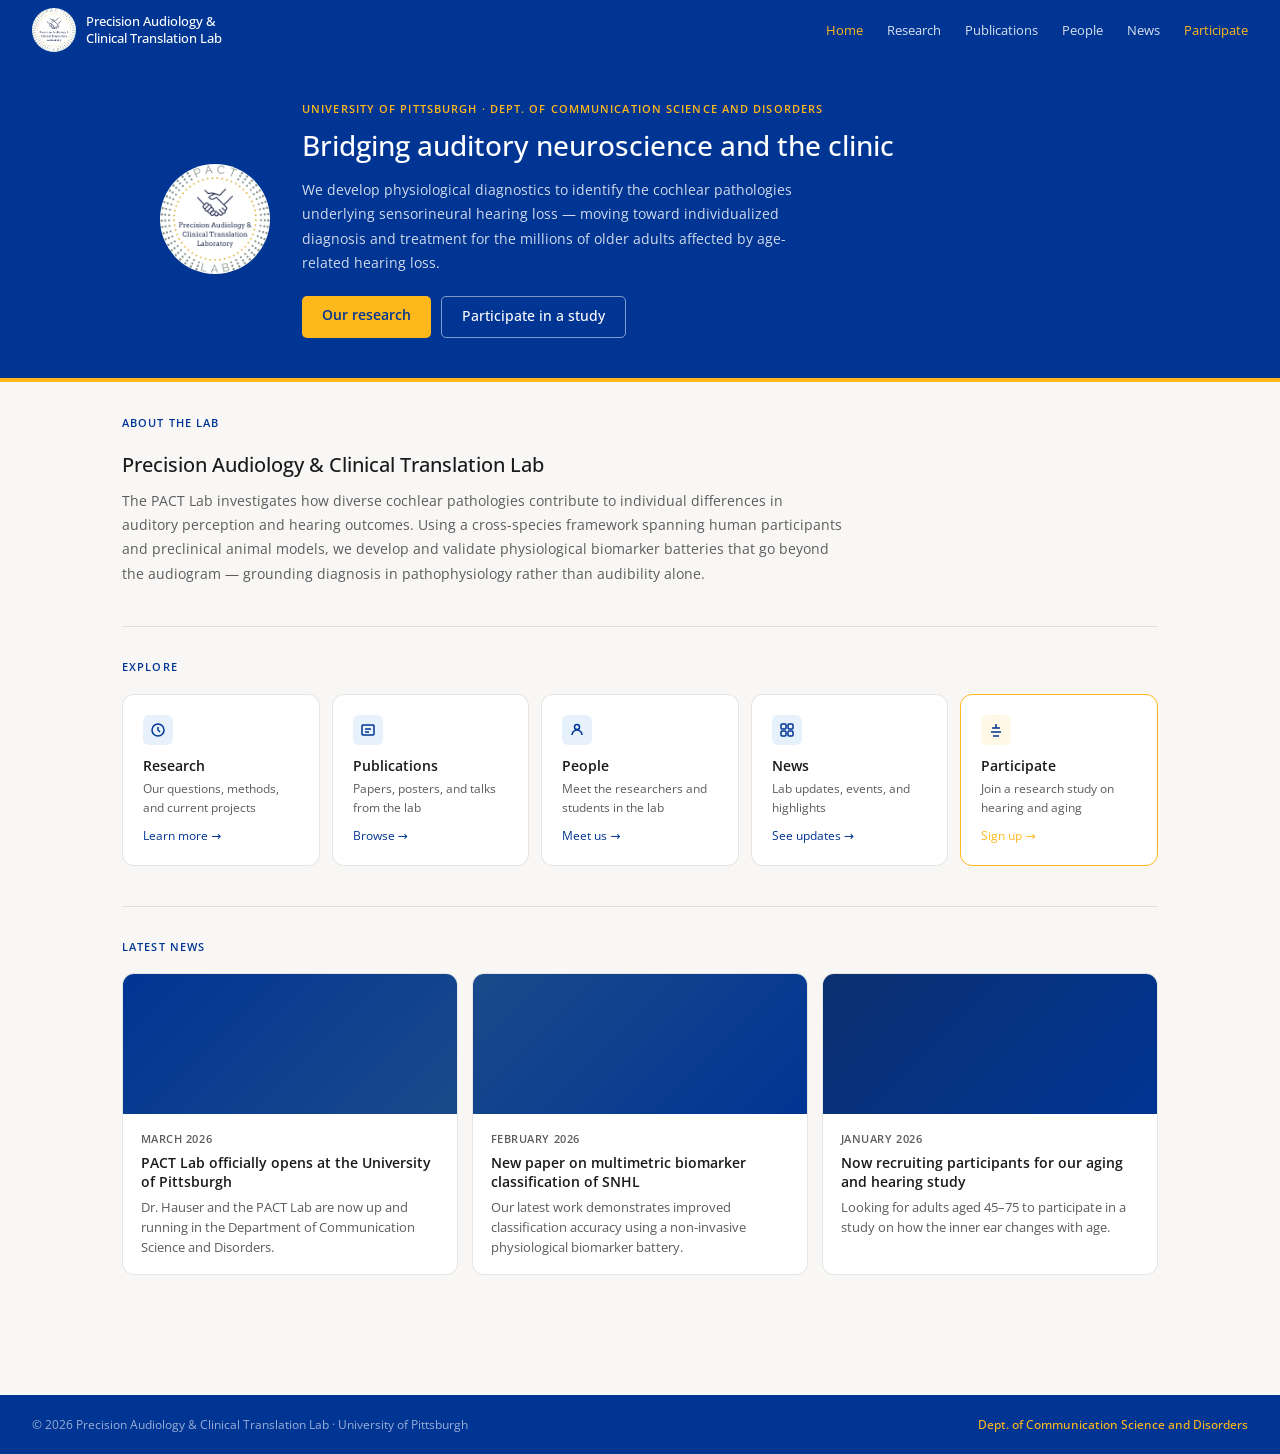
==== index.html @ a56f90ce "initial commit" ====
<!DOCTYPE html>
<html lang="en">
<head>
  <meta charset="UTF-8">
  <meta name="viewport" content="width=device-width, initial-scale=1.0">
  <title>PACT Lab | Precision Audiology &amp; Clinical Translation</title>
  <link rel="preconnect" href="https://fonts.googleapis.com">
  <link href="https://fonts.googleapis.com/css2?family=Open+Sans:wght@400;500;600&display=swap" rel="stylesheet">
  <link rel="stylesheet" href="assets/css/style.css">
</head>
<body>

<nav class="nav">
  <a href="index.html" class="nav-brand">
    <img src="assets/images/logo.png" alt="PACT Lab" width="44" height="44" style="border-radius:50%;">
    <span class="nav-name">Precision Audiology &amp;<br>Clinical Translation Lab</span>
  </a>
  <div class="nav-links">
    <a href="index.html">Home</a>
    <a href="research.html">Research</a>
    <a href="publications.html">Publications</a>
    <a href="people.html">People</a>
    <a href="news.html">News</a>
    <a href="participate.html" class="cta">Participate</a>
  </div>
</nav>

<div class="hero">
  <div class="hero-inner">
    <img src="assets/images/logo.png" alt="PACT Lab" width="110" height="110" style="border-radius:50%; flex-shrink:0;">
    <div>
      <p class="eyebrow">University of Pittsburgh &middot; Dept. of Communication Science and Disorders</p>
      <h1>Bridging auditory neuroscience and the clinic</h1>
      <p class="lead">We develop physiological diagnostics to identify the cochlear pathologies underlying sensorineural hearing loss &mdash; moving toward individualized diagnosis and treatment for the millions of older adults affected by age-related hearing loss.</p>
      <div class="btns">
        <a href="research.html" class="btn-gold">Our research</a>
        <a href="participate.html" class="btn-outline">Participate in a study</a>
      </div>
    </div>
  </div>
</div>

<div class="main">

  <div class="sec-gap">
    <span class="sec-label">About the lab</span>
    <h2 style="font-size:20px; font-weight:500; margin-bottom:.5rem;">Precision Audiology &amp; Clinical Translation Lab</h2>
    <p style="font-size:13.5px; color:var(--muted); line-height:1.8; max-width:720px;">The PACT Lab investigates how diverse cochlear pathologies contribute to individual differences in auditory perception and hearing outcomes. Using a cross-species framework spanning human participants and preclinical animal models, we develop and validate physiological biomarker batteries that go beyond the audiogram &mdash; grounding diagnosis in pathophysiology rather than audibility alone.</p>
  </div>

  <div class="divider"></div>

  <div class="sec-gap">
    <span class="sec-label">Explore</span>
    <div class="explore-grid">

      <a href="research.html" class="explore-card">
        <div class="ec-icon">
          <svg width="16" height="16" viewBox="0 0 16 16" fill="none" stroke="#003594" stroke-width="1.5"><circle cx="8" cy="8" r="6"/><path d="M8 5v3l2 2"/></svg>
        </div>
        <h3>Research</h3>
        <p>Our questions, methods, and current projects</p>
        <span class="arr">Learn more &rarr;</span>
      </a>

      <a href="publications.html" class="explore-card">
        <div class="ec-icon">
          <svg width="16" height="16" viewBox="0 0 16 16" fill="none" stroke="#003594" stroke-width="1.5"><rect x="2" y="3" width="12" height="10" rx="1"/><path d="M5 7h6M5 10h4"/></svg>
        </div>
        <h3>Publications</h3>
        <p>Papers, posters, and talks from the lab</p>
        <span class="arr">Browse &rarr;</span>
      </a>

      <a href="people.html" class="explore-card">
        <div class="ec-icon">
          <svg width="16" height="16" viewBox="0 0 16 16" fill="none" stroke="#003594" stroke-width="1.5"><circle cx="8" cy="5" r="2.5"/><path d="M3 13c0-2.76 2.24-5 5-5s5 2.24 5 5"/></svg>
        </div>
        <h3>People</h3>
        <p>Meet the researchers and students in the lab</p>
        <span class="arr">Meet us &rarr;</span>
      </a>

      <a href="news.html" class="explore-card">
        <div class="ec-icon">
          <svg width="16" height="16" viewBox="0 0 16 16" fill="none" stroke="#003594" stroke-width="1.5"><rect x="2" y="2" width="5" height="5" rx="1"/><rect x="9" y="2" width="5" height="5" rx="1"/><rect x="2" y="9" width="5" height="5" rx="1"/><rect x="9" y="9" width="5" height="5" rx="1"/></svg>
        </div>
        <h3>News</h3>
        <p>Lab updates, events, and highlights</p>
        <span class="arr">See updates &rarr;</span>
      </a>

      <a href="participate.html" class="explore-card gold">
        <div class="ec-icon amber">
          <svg width="16" height="16" viewBox="0 0 16 16" fill="none" stroke="#003594" stroke-width="1.5"><path d="M8 2v4M4 6h8M3 10h10M5 14h6"/></svg>
        </div>
        <h3>Participate</h3>
        <p>Join a research study on hearing and aging</p>
        <span class="arr">Sign up &rarr;</span>
      </a>

    </div>
  </div>

  <div class="divider"></div>

  <div class="sec-gap">
    <span class="sec-label">Latest news</span>
    <div class="news-grid">

      <div class="news-card">
        <!-- Replace the gradient div below with <img src="assets/images/news1.jpg" alt="..."> when you have a photo -->
        <div class="news-img" style="background:linear-gradient(135deg,#003594,#1a4a8a);"></div>
        <div class="news-body">
          <div class="news-date">March 2026</div>
          <h3>PACT Lab officially opens at the University of Pittsburgh</h3>
          <p>Dr. Hauser and the PACT Lab are now up and running in the Department of Communication Science and Disorders.</p>
        </div>
      </div>

      <div class="news-card">
        <div class="news-img" style="background:linear-gradient(135deg,#1a4a8a,#003594);"></div>
        <div class="news-body">
          <div class="news-date">February 2026</div>
          <h3>New paper on multimetric biomarker classification of SNHL</h3>
          <p>Our latest work demonstrates improved classification accuracy using a non-invasive physiological biomarker battery.</p>
        </div>
      </div>

      <div class="news-card">
        <div class="news-img" style="background:linear-gradient(135deg,#0c3070,#003594);"></div>
        <div class="news-body">
          <div class="news-date">January 2026</div>
          <h3>Now recruiting participants for our aging and hearing study</h3>
          <p>Looking for adults aged 45&ndash;75 to participate in a study on how the inner ear changes with age.</p>
        </div>
      </div>

    </div>
  </div>

</div>

<footer class="footer">
  <p>&copy; 2026 Precision Audiology &amp; Clinical Translation Lab &middot; University of Pittsburgh</p>
  <span class="footer-pitt">Dept. of Communication Science and Disorders</span>
</footer>

<script src="assets/js/main.js"></script>
</body>
</html>
---- assets/css/style.css ----
@import url('https://fonts.googleapis.com/css2?family=Open+Sans:wght@400;500;600&display=swap');

*, *::before, *::after { box-sizing: border-box; margin: 0; padding: 0; }

:root {
  --pitt-blue: #003594;
  --pitt-gold: #FFB81C;
  --text: #1a1a1a;
  --muted: #5c5c5c;
  --bg: #f8f7f5;
  --white: #ffffff;
  --border: rgba(0,0,0,0.1);
  --r: 12px;
  --r-sm: 6px;
}

body {
  font-family: 'Open Sans', system-ui, sans-serif;
  background: var(--bg);
  color: var(--text);
  line-height: 1.6;
}

/* ── Nav ── */
.nav {
  background: var(--pitt-blue);
  padding: 0 2rem;
  display: flex;
  align-items: center;
  justify-content: space-between;
  height: 60px;
  position: sticky;
  top: 0;
  z-index: 100;
}
.nav-brand { display: flex; align-items: center; gap: 10px; text-decoration: none; }
.nav-name { color: #fff; font-size: 12.5px; font-weight: 500; line-height: 1.4; }
.nav-links { display: flex; gap: 24px; }
.nav-links a { color: rgba(255,255,255,0.85); font-size: 13px; text-decoration: none; transition: color .15s; }
.nav-links a:hover, .nav-links a.active { color: var(--pitt-gold); }
.nav-links .cta { color: var(--pitt-gold); }

/* ── Hero (homepage) ── */
.hero { background: var(--pitt-blue); padding: 2.5rem 2rem; border-bottom: 4px solid var(--pitt-gold); }
.hero-inner { display: flex; align-items: center; gap: 2rem; max-width: 960px; margin: 0 auto; }
.eyebrow { font-size: 11px; font-weight: 600; color: var(--pitt-gold); letter-spacing: .1em; text-transform: uppercase; margin-bottom: .6rem; }
.hero h1 { font-size: 28px; font-weight: 500; color: #fff; line-height: 1.3; margin-bottom: .9rem; }
.lead { font-size: 14px; color: rgba(255,255,255,.82); line-height: 1.75; margin-bottom: 1.25rem; max-width: 520px; }
.btns { display: flex; gap: 10px; flex-wrap: wrap; }

/* ── Page header (inner pages) ── */
.page-header { background: var(--pitt-blue); border-bottom: 4px solid var(--pitt-gold); padding: 2rem 2rem 1.75rem; }
.page-header h1 { font-size: 26px; font-weight: 500; color: #fff; }
.page-header .subtitle { font-size: 14px; color: rgba(255,255,255,.8); margin-top: .5rem; max-width: 580px; line-height: 1.7; }
.page-header .subtitle a { color: var(--pitt-gold); }

/* ── Buttons ── */
.btn-gold { background: var(--pitt-gold); color: var(--pitt-blue); font-size: 13.5px; font-weight: 600; padding: 9px 20px; border-radius: 5px; border: none; text-decoration: none; display: inline-block; cursor: pointer; }
.btn-outline { background: transparent; color: #fff; font-size: 13.5px; font-weight: 500; padding: 9px 20px; border-radius: 5px; border: 1.5px solid rgba(255,255,255,.5); text-decoration: none; display: inline-block; }
.btn-blue { background: var(--pitt-blue); color: #fff; font-size: 13px; font-weight: 500; padding: 8px 18px; border-radius: 5px; border: none; text-decoration: none; display: inline-block; cursor: pointer; }

/* ── Main content ── */
.main { max-width: 1100px; margin: 0 auto; padding: 2rem; }
.sec-label { font-size: 11px; font-weight: 600; color: var(--pitt-blue); letter-spacing: .1em; text-transform: uppercase; margin-bottom: 1.1rem; display: block; }
.sec-gap { margin-bottom: 2.5rem; }
.divider { height: .5px; background: var(--border); margin: 2rem 0; }

/* ── Explore cards (homepage) ── */
.explore-grid { display: grid; grid-template-columns: repeat(auto-fit, minmax(155px, 1fr)); gap: 12px; }
.explore-card { background: var(--white); border: .5px solid var(--border); border-radius: var(--r); padding: 1.25rem; text-decoration: none; display: block; transition: border-color .15s; }
.explore-card:hover { border-color: var(--pitt-blue); }
.explore-card.gold { border-color: var(--pitt-gold); }
.ec-icon { width: 30px; height: 30px; background: #E6F1FB; border-radius: var(--r-sm); display: flex; align-items: center; justify-content: center; margin-bottom: .7rem; }
.ec-icon.amber { background: #FFF8E6; }
.explore-card h3 { font-size: 13.5px; font-weight: 600; color: var(--text); margin-bottom: 3px; }
.explore-card p { font-size: 12px; color: var(--muted); line-height: 1.55; }
.arr { font-size: 12px; color: var(--pitt-blue); margin-top: 8px; display: block; }
.explore-card.gold .arr { color: var(--pitt-gold); }

/* ── News cards ── */
.news-grid { display: grid; grid-template-columns: repeat(auto-fill, minmax(250px, 1fr)); gap: 14px; }
.news-card { background: var(--white); border: .5px solid var(--border); border-radius: var(--r); overflow: hidden; }
.news-img { height: 140px; overflow: hidden; }
.news-img img { width: 100%; height: 100%; object-fit: cover; }
.news-body { padding: 1rem 1.1rem; }
.news-date { font-size: 11px; color: var(--muted); font-weight: 600; margin-bottom: .3rem; text-transform: uppercase; letter-spacing: .05em; }
.news-card h3 { font-size: 14px; font-weight: 600; color: var(--text); margin-bottom: .35rem; line-height: 1.4; }
.news-card p { font-size: 12.5px; color: var(--muted); line-height: 1.6; }

/* ── Research page ── */
.research-grid { display: grid; grid-template-columns: repeat(auto-fill, minmax(300px, 1fr)); gap: 16px; }
.r-card { background: var(--white); border: .5px solid var(--border); border-radius: var(--r); padding: 1.5rem; border-top: 3px solid var(--pitt-blue); }
.r-card h3 { font-size: 15px; font-weight: 600; color: var(--text); margin-bottom: .6rem; line-height: 1.35; }
.r-card p { font-size: 13px; color: var(--muted); line-height: 1.8; }
.methods { display: flex; flex-wrap: wrap; gap: 5px; margin-top: .85rem; }
.method { background: var(--bg); border: .5px solid var(--border); font-size: 11px; color: var(--muted); padding: 3px 9px; border-radius: 20px; font-weight: 500; }

/* ── Publications page ── */
.pub-group { margin-bottom: 2.5rem; }
.pub { background: var(--white); border: .5px solid var(--border); border-radius: var(--r-sm); padding: 1rem 1.25rem; margin-bottom: 8px; }
.pub-title { font-size: 14px; font-weight: 600; color: var(--text); margin-bottom: 2px; }
.pub-authors { font-size: 12.5px; color: var(--muted); margin-bottom: 2px; }
.pub-venue { font-size: 12px; color: var(--pitt-blue); font-weight: 500; }
.pub-links { display: flex; gap: 12px; margin-top: .5rem; }
.pub-links a { font-size: 12px; color: var(--pitt-blue); text-decoration: none; font-weight: 500; }
.pub-links a:hover { text-decoration: underline; }
.placeholder-entry { border-style: dashed; opacity: .65; }

/* ── People page ── */
.pi-card { background: var(--white); border: .5px solid var(--border); border-left: 3px solid var(--pitt-gold); border-radius: var(--r); padding: 1.75rem; display: flex; gap: 1.75rem; align-items: flex-start; margin-bottom: 2.5rem; }
.pi-av { width: 96px; height: 96px; border-radius: 50%; background: var(--pitt-blue); display: flex; align-items: center; justify-content: center; flex-shrink: 0; font-size: 22px; font-weight: 600; color: var(--pitt-gold); overflow: hidden; }
.pi-av img { width: 100%; height: 100%; object-fit: cover; }
.pi-name { font-size: 20px; font-weight: 600; color: var(--text); margin-bottom: 2px; }
.pi-role { font-size: 13px; color: var(--pitt-blue); font-weight: 600; margin-bottom: .15rem; }
.pi-dept { font-size: 12.5px; color: var(--muted); margin-bottom: 1rem; }
.pi-bio { font-size: 13px; color: var(--muted); line-height: 1.8; margin-bottom: .85rem; }
.tags { display: flex; flex-wrap: wrap; gap: 6px; margin-bottom: 1rem; }
.tag { background: #E6F1FB; color: #0C447C; font-size: 11px; font-weight: 600; padding: 4px 10px; border-radius: 20px; }
.pi-links { display: flex; gap: 16px; flex-wrap: wrap; }
.pi-links a { font-size: 12.5px; color: var(--pitt-blue); text-decoration: none; font-weight: 500; }
.pi-links a:hover { text-decoration: underline; }
.member-grid { display: grid; grid-template-columns: repeat(auto-fill, minmax(185px, 1fr)); gap: 14px; }
.m-card { background: var(--white); border: .5px solid var(--border); border-radius: var(--r); padding: 1.25rem; text-align: center; transition: border-color .15s; }
.m-card:hover { border-color: var(--pitt-blue); }
.m-av { width: 64px; height: 64px; border-radius: 50%; margin: 0 auto .85rem; display: flex; align-items: center; justify-content: center; font-size: 16px; font-weight: 600; overflow: hidden; }
.m-av img { width: 100%; height: 100%; object-fit: cover; }
.m-av.initials { background: var(--pitt-blue); color: var(--pitt-gold); }
.m-av.ph { background: var(--bg); border: 1.5px dashed #ccc; color: #aaa; }
.m-name { font-size: 14px; font-weight: 600; color: var(--text); margin-bottom: 2px; }
.m-role { font-size: 12px; color: var(--pitt-blue); font-weight: 600; margin-bottom: .35rem; }
.m-focus { font-size: 11.5px; color: var(--muted); line-height: 1.5; }
.join-card { background: var(--white); border: .5px dashed #ccc; border-radius: var(--r); padding: 1.5rem; text-align: center; }
.join-card h3 { font-size: 14px; font-weight: 600; color: var(--text); margin-bottom: .4rem; }
.join-card p { font-size: 12px; color: var(--muted); line-height: 1.6; margin-bottom: .85rem; }

/* ── Participate page ── */
.study-card { background: var(--white); border: .5px solid var(--border); border-radius: var(--r); padding: 1.75rem; border-top: 3px solid var(--pitt-gold); margin-bottom: 1.5rem; }
.study-card h2 { font-size: 18px; font-weight: 600; color: var(--text); margin-bottom: .6rem; }
.study-card p { font-size: 13.5px; color: var(--muted); line-height: 1.8; margin-bottom: 1rem; }
.check-list { list-style: none; }
.check-list li { font-size: 13.5px; color: var(--muted); padding: .3rem 0 .3rem 1.4rem; position: relative; line-height: 1.7; }
.check-list li::before { content: '✓'; position: absolute; left: 0; color: var(--pitt-blue); font-weight: 700; }
.contact-box { background: var(--pitt-blue); border-radius: var(--r); padding: 2rem; text-align: center; }
.contact-box h2 { font-size: 20px; font-weight: 500; color: #fff; margin-bottom: .5rem; }
.contact-box p { font-size: 14px; color: rgba(255,255,255,.82); margin-bottom: 1.25rem; line-height: 1.7; }
.contact-email { font-size: 17px; font-weight: 600; color: var(--pitt-gold); display: block; margin-bottom: 1.25rem; text-decoration: none; }

/* ── Footer ── */
.footer { background: var(--pitt-blue); padding: 1.25rem 2rem; display: flex; align-items: center; justify-content: space-between; flex-wrap: wrap; gap: .5rem; margin-top: 3rem; }
.footer p { font-size: 12px; color: rgba(255,255,255,.6); }
.footer-pitt { font-size: 12px; color: var(--pitt-gold); font-weight: 500; }

/* ── Responsive ── */
@media (max-width: 640px) {
  .nav-links { display: none; }
  .main { padding: 1.25rem; }
  .hero { padding: 1.75rem 1.25rem; }
  .hero-inner { flex-direction: column; text-align: center; }
  .lead { max-width: 100%; }
  .btns { justify-content: center; }
  .pi-card { flex-direction: column; align-items: center; text-align: center; }
  .tags, .pi-links { justify-content: center; }
}
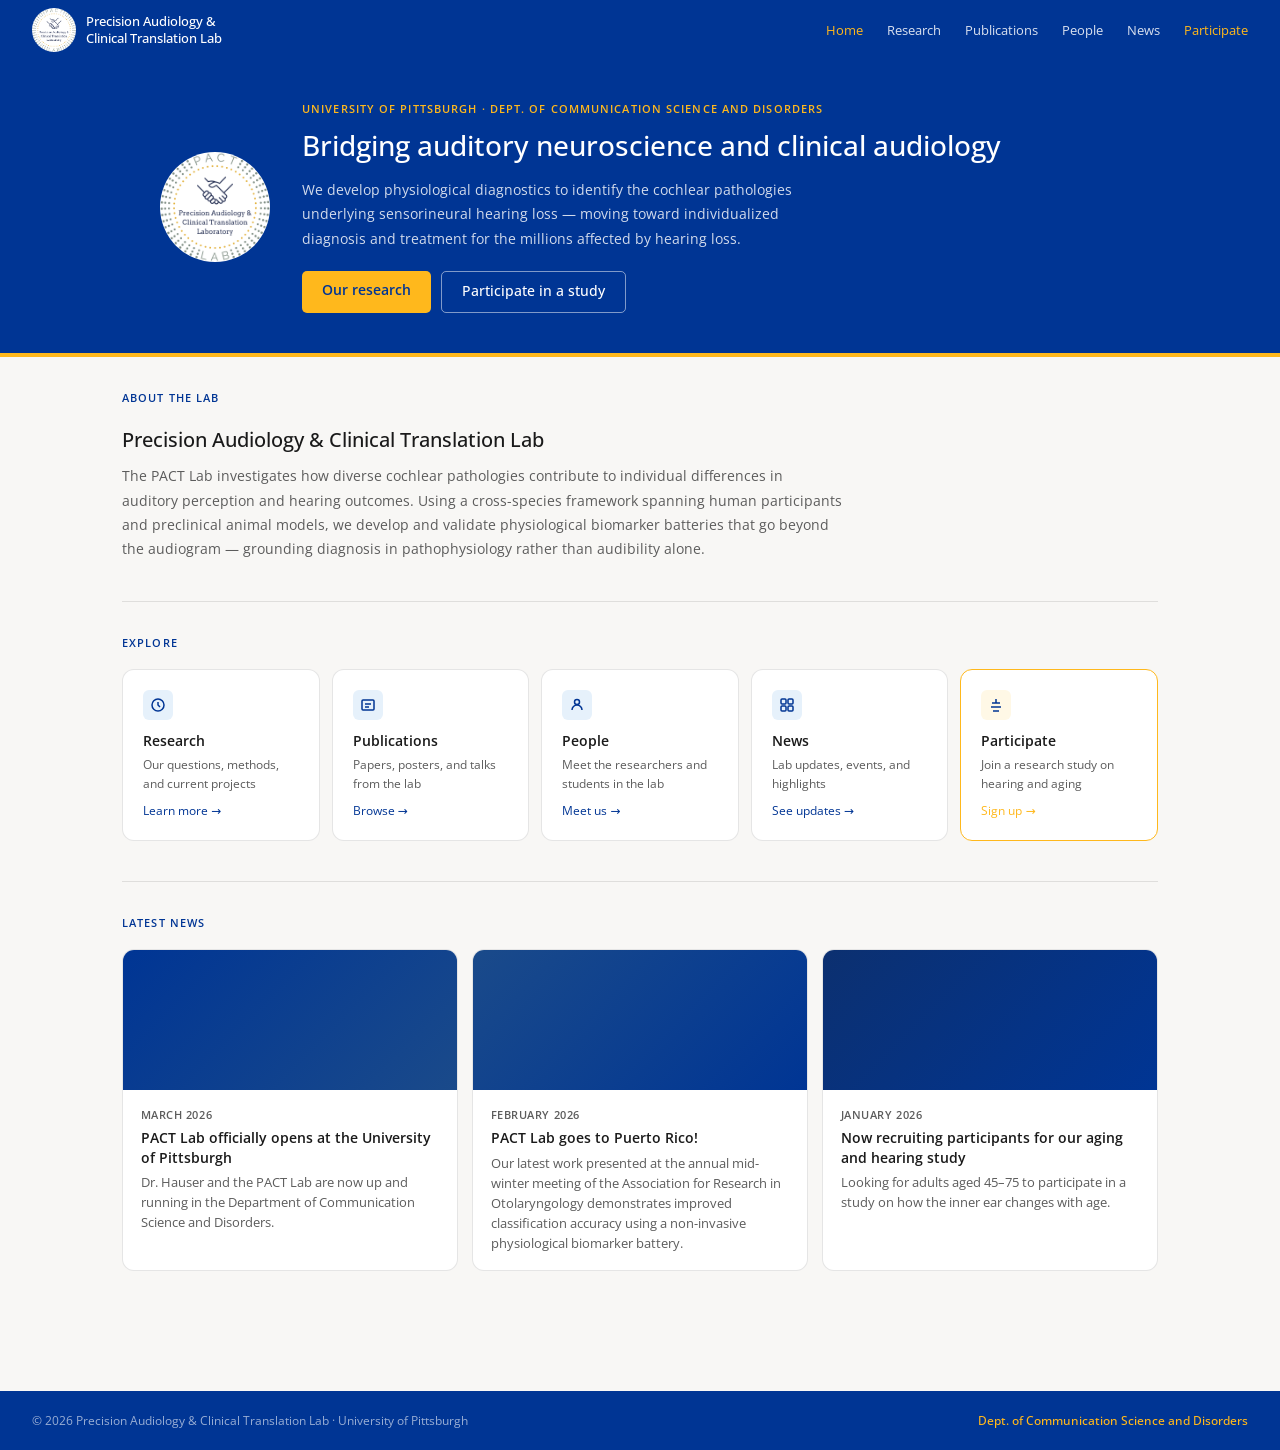
==== commit 51a809e5: "Update headings and content in index.html" ====
--- a/index.html
+++ b/index.html
@@ -30,8 +30,8 @@
     <img src="assets/images/logo.png" alt="PACT Lab" width="110" height="110" style="border-radius:50%; flex-shrink:0;">
     <div>
       <p class="eyebrow">University of Pittsburgh &middot; Dept. of Communication Science and Disorders</p>
-      <h1>Bridging auditory neuroscience and the clinic</h1>
-      <p class="lead">We develop physiological diagnostics to identify the cochlear pathologies underlying sensorineural hearing loss &mdash; moving toward individualized diagnosis and treatment for the millions of older adults affected by age-related hearing loss.</p>
+      <h1>Bridging auditory neuroscience and clinical audiology</h1>
+      <p class="lead">We develop physiological diagnostics to identify the cochlear pathologies underlying sensorineural hearing loss &mdash; moving toward individualized diagnosis and treatment for the millions affected by hearing loss.</p>
       <div class="btns">
         <a href="research.html" class="btn-gold">Our research</a>
         <a href="participate.html" class="btn-outline">Participate in a study</a>
@@ -122,8 +122,8 @@
         <div class="news-img" style="background:linear-gradient(135deg,#1a4a8a,#003594);"></div>
         <div class="news-body">
           <div class="news-date">February 2026</div>
-          <h3>New paper on multimetric biomarker classification of SNHL</h3>
-          <p>Our latest work demonstrates improved classification accuracy using a non-invasive physiological biomarker battery.</p>
+          <h3>PACT Lab goes to Puerto Rico!</h3>
+          <p>Our latest work presented at the annual mid-winter meeting of the Association for Research in Otolaryngology demonstrates improved classification accuracy using a non-invasive physiological biomarker battery.</p>
         </div>
       </div>
 
@@ -148,4 +148,4 @@
 
 <script src="assets/js/main.js"></script>
 </body>
-</html>+</html>
